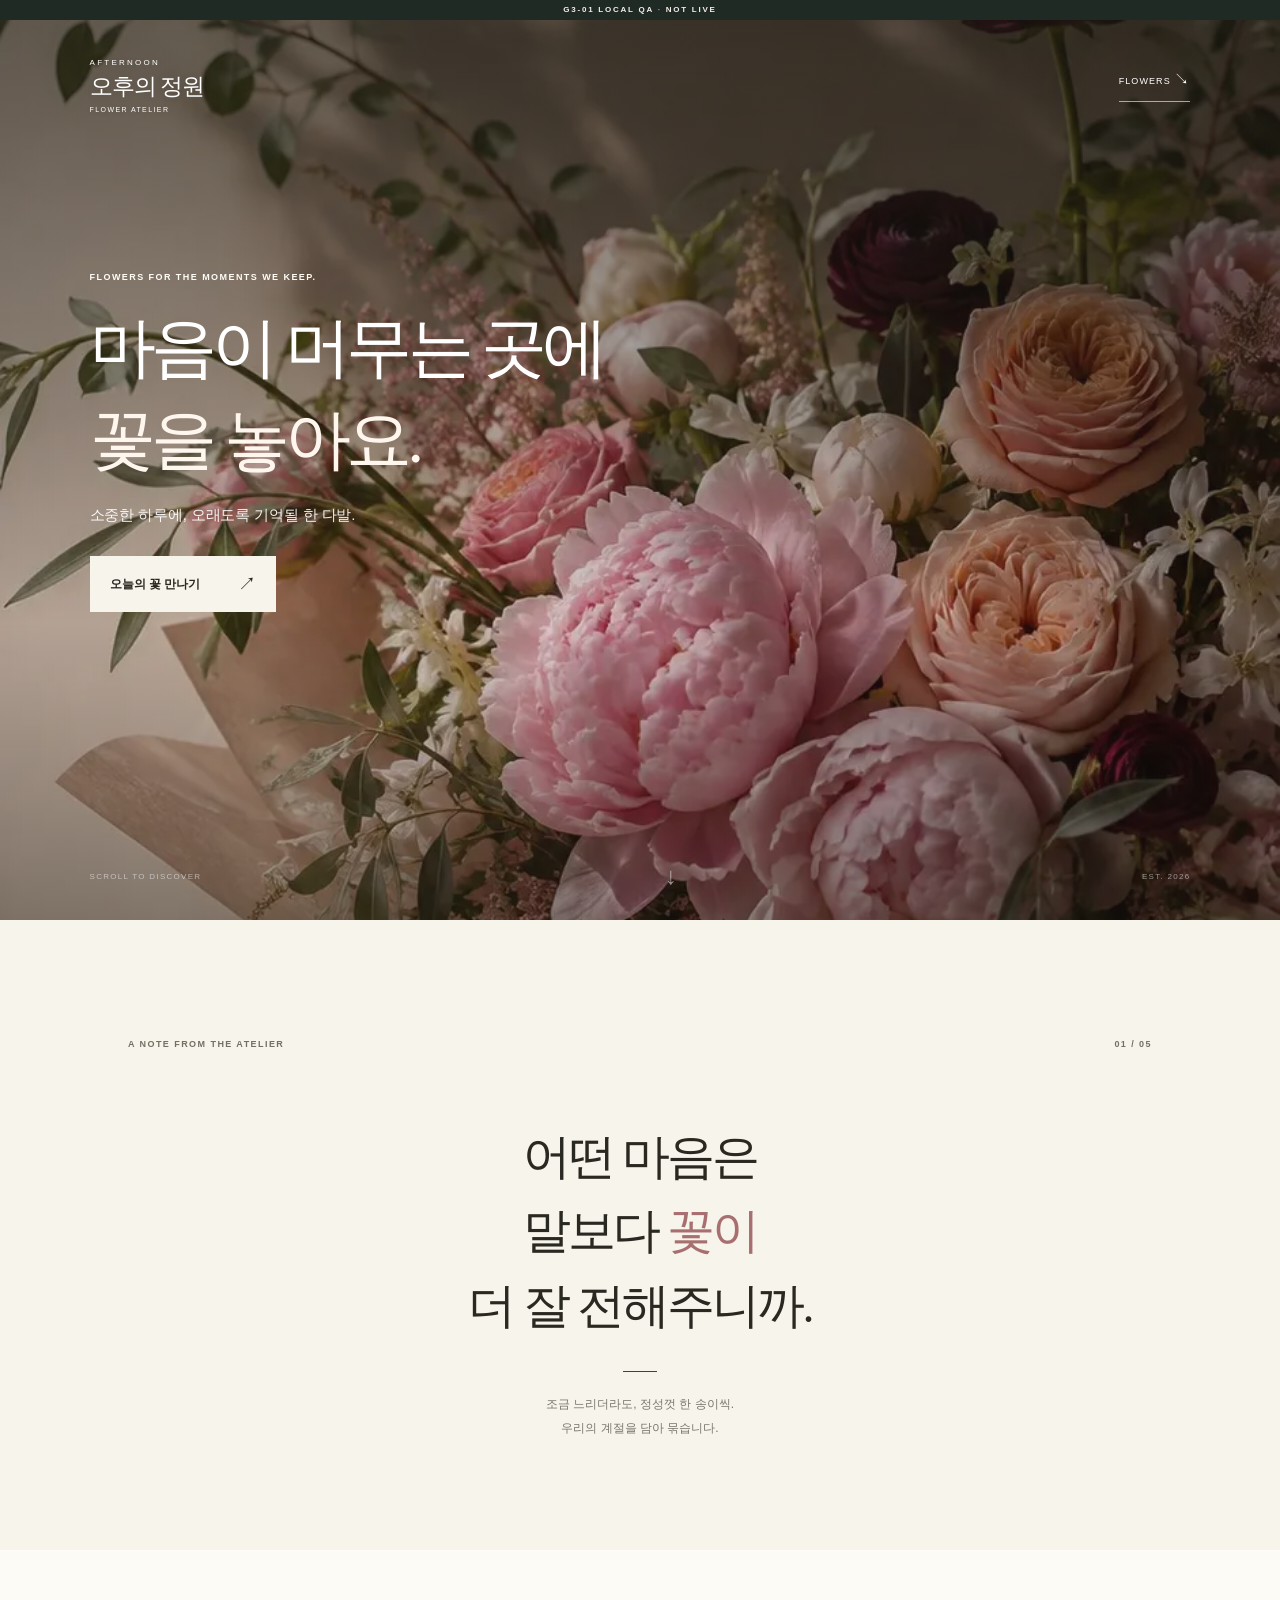
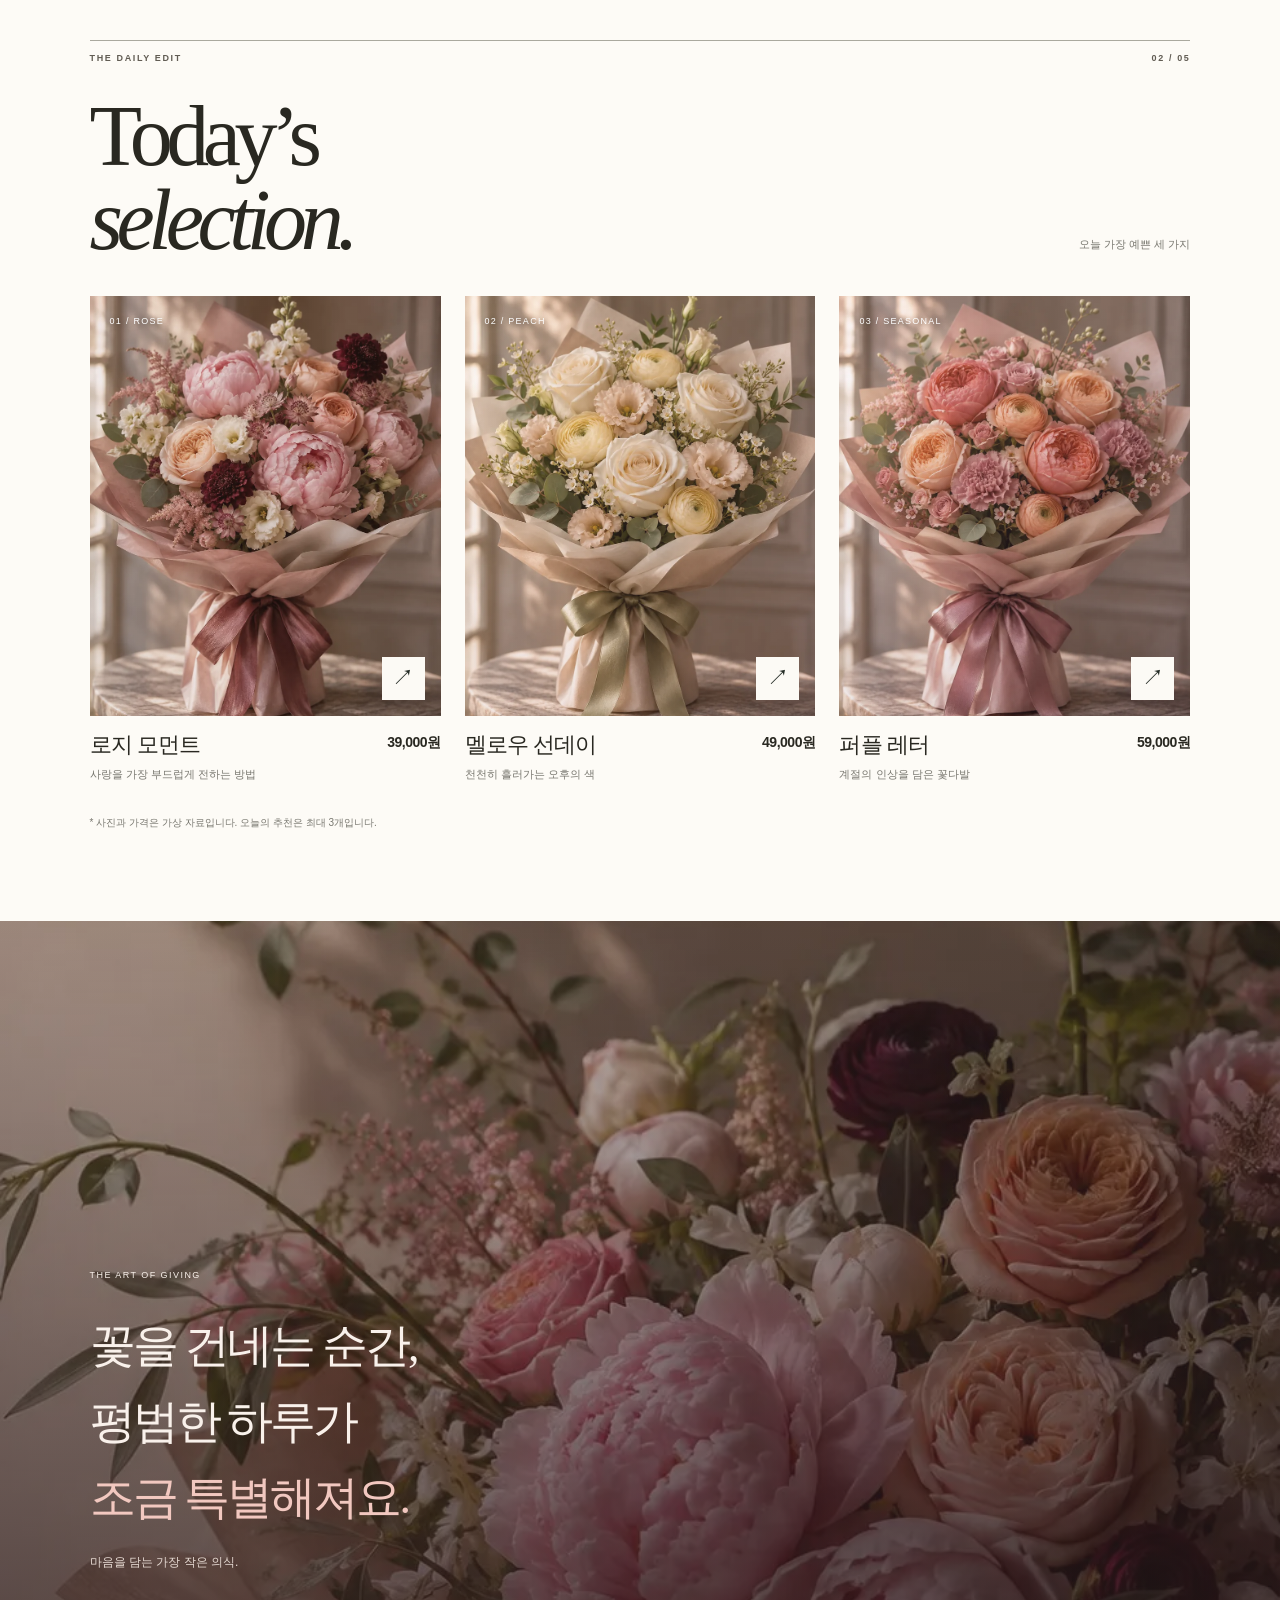
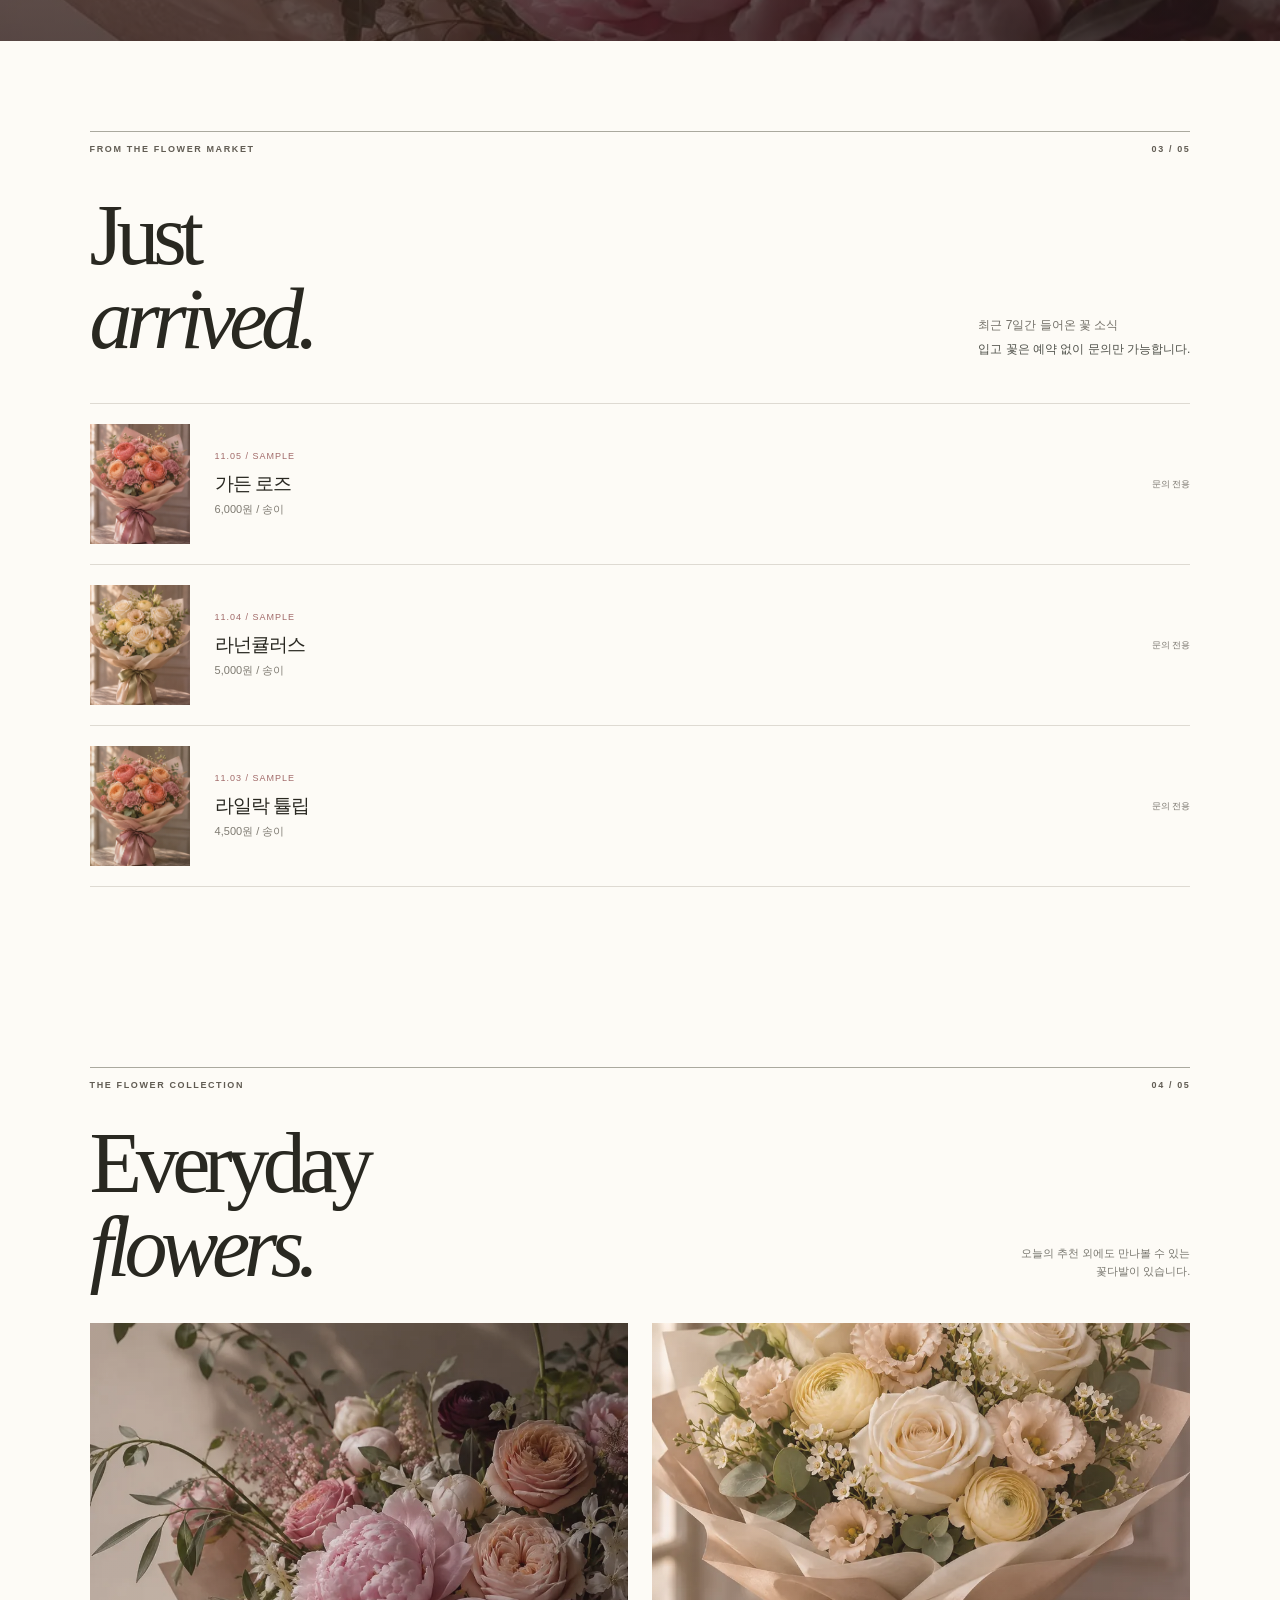
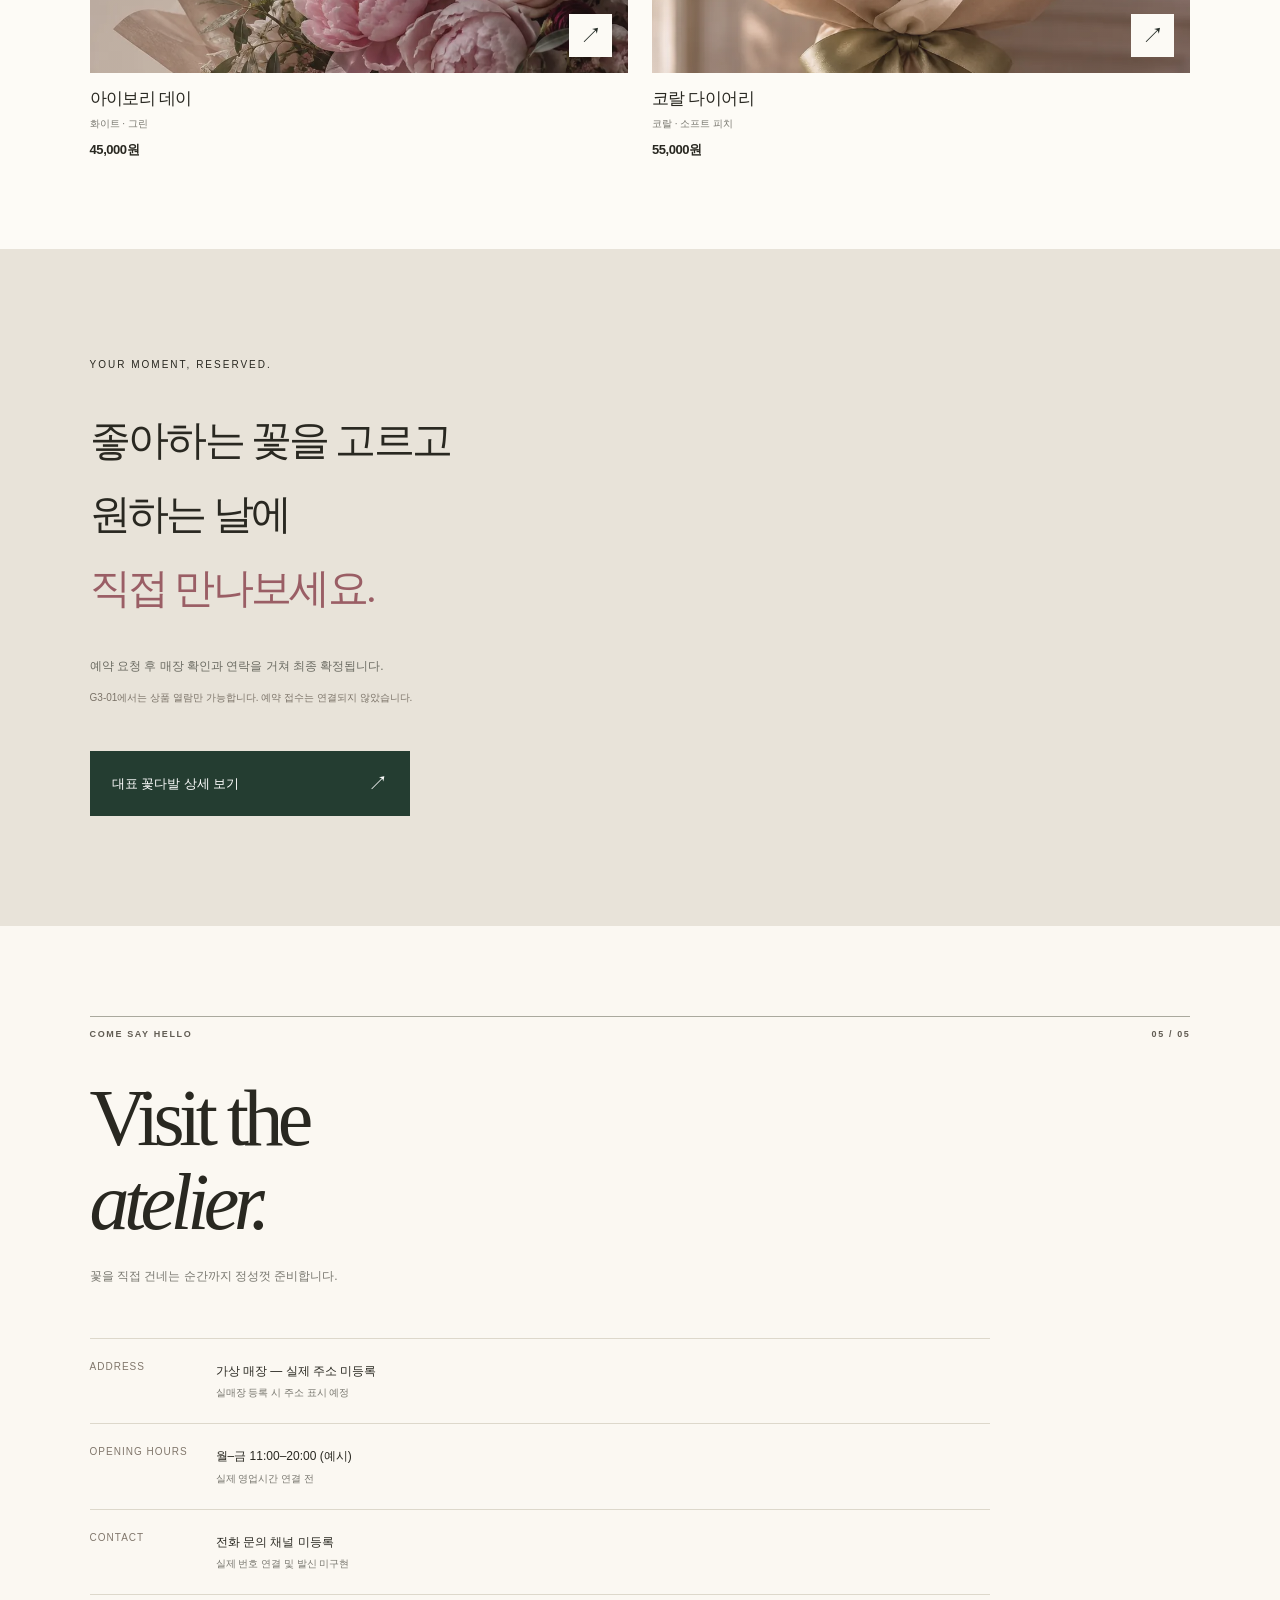
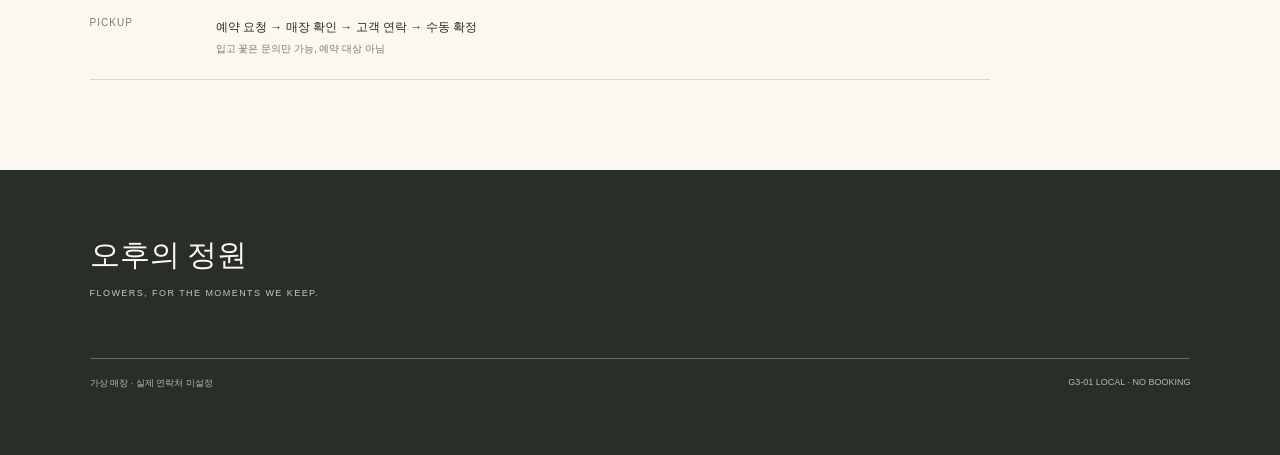
==== g3-01-preview.html @ dc39c79a "preview(flower): publish isolated G3-01 storefront mobile QA preview" ====
<!doctype html><html lang="ko"><head><meta charset="utf-8"><meta name="viewport" content="width=device-width, initial-scale=1"><title>오후의 정원 · G3-01 GitHub 미리보기</title><style>/* G3-01 local reconstruction of approved G2-01 v0.3.1 editorial design.
   No external font, image, tracker, script, database or booking calls. */
:root{--ink:#292821;--cream:#f7f4eb;--paper:#fcfaf5;--rule:#ddd8cb;--moss:#243d31;--plum:#543a40;--rose:#a86f71;--muted:#78776f;--sans:"Pretendard","Noto Sans CJK KR","Apple SD Gothic Neo",sans-serif;--serif:"Noto Serif CJK KR","NanumMyeongjo",Georgia,serif;--latin:Georgia,"Times New Roman",serif}
*{box-sizing:border-box}html{scroll-behavior:smooth}body{margin:0;background:var(--cream);color:var(--ink);font-family:var(--sans);-webkit-font-smoothing:antialiased}img{max-width:100%;display:block}a{color:inherit;text-decoration:none}button,input,textarea{font:inherit}a:focus-visible,button:focus-visible{outline:3px solid #aa6c67;outline-offset:4px}.prototype-note{position:relative;z-index:60;height:20px;padding:5px 10px;color:#f3f0e8;background:#202a24;text-align:center;letter-spacing:.22em;font-size:8px;font-weight:650}.prototype-note span{color:#ba9e94}
.photo{background-position:center;background-size:cover;background-repeat:no-repeat;background-color:#bdb0a1;min-width:0}
.photo--hero{background-image:linear-gradient(115deg,rgba(41,35,33,.16),rgba(90,55,51,.12)),url('./assets/hero-original.webp'),radial-gradient(ellipse at 65% 45%,#d6a6ad 0,#9b7473 29%,#75644d 58%,#3f4e3e 100%)}
.photo--rosy{background-image:linear-gradient(150deg,#9b666522,#7f595520),url('./assets/rosy-moment.webp'),radial-gradient(ellipse at 48% 33%,#f3cbd2,#c58d9b 42%,#786a66 85%)}
.photo--peach{background-image:linear-gradient(150deg,#f4d0ad22,#995b6a26),url('./assets/mellow-sunday.webp'),radial-gradient(ellipse at 62% 34%,#f9ddbe,#d7a397 43%,#8b8472 93%)}
.photo--petals{background-image:linear-gradient(150deg,#f4dded24,#5c3c6624),url('./assets/purple-letter.webp'),radial-gradient(ellipse at 49% 45%,#e4c8e1,#b5a4c0 49%,#65546c 92%)}
.photo--editorial{background-image:linear-gradient(150deg,#5c47472d,#5e4e5426),url('./assets/hero-original.webp'),radial-gradient(ellipse at 41% 39%,#e8e1cf,#b3a899 42%,#64695b 90%)}
.photo--foliage{background-image:linear-gradient(150deg,#c4cab826,#485a4e24),url('./assets/purple-letter.webp'),radial-gradient(ellipse at 49% 28%,#c6c8a6,#858b73 48%,#3d5347 95%)}
.overline,.section-label{font-size:10px;letter-spacing:.18em;text-transform:uppercase;font-weight:650}
.hero-photo{position:relative;height:calc(100svh - 20px);min-height:620px;max-height:1050px;background:#483b31;color:#fff;overflow:hidden}.hero-bg,.hero-shade{position:absolute;inset:0}.hero-shade{background:linear-gradient(180deg,rgba(24,25,20,.52) 0%,rgba(24,25,20,.26) 44%,rgba(24,25,20,.03) 67%,rgba(22,20,16,.38) 100%)}.hero-nav{position:absolute;z-index:2;top:0;left:0;right:0;display:flex;justify-content:space-between;align-items:flex-start;gap:16px;padding:28px 24px 0}.brand{display:flex;flex-direction:column;gap:4px;color:#fff;text-shadow:0 1px 8px #0002}.brand span{font-size:8px;letter-spacing:.28em}.brand strong{font-family:var(--serif);font-size:23px;font-weight:400;letter-spacing:-.045em}.brand small{font-size:7px;letter-spacing:.2em}.hero-menu{font-size:9px;letter-spacing:.12em;border-bottom:1px solid #ffffff96;padding:12px 0;white-space:nowrap}.hero-menu span{font-size:15px}.hero-text{position:absolute;z-index:2;left:24px;right:24px;top:25%;max-width:560px}.hero-micro{font-size:9px;letter-spacing:.16em;font-weight:600;margin:0 0 20px;color:#fffdf6}.hero-text h1{font-family:var(--serif);font-size:clamp(37px,10.8vw,74px);font-weight:400;letter-spacing:-.072em;line-height:1.39;margin:0;word-break:keep-all}.hero-text h1 i{font-style:normal;color:#fff7ee}.hero-description{font-size:12px;letter-spacing:-.01em;margin:18px 0 0;opacity:.93;line-height:1.65}.hero-cta{margin-top:28px;display:inline-flex;justify-content:space-between;align-items:center;gap:38px;padding:16px 20px;background:var(--cream);border:none;color:var(--ink);font-size:12px;font-weight:650;min-width:186px}.hero-cta span{font-size:18px;font-weight:300}.hero-bottom{position:absolute;z-index:2;left:24px;right:24px;bottom:24px;display:flex;align-items:center;justify-content:space-between;font-size:8px;letter-spacing:.16em;color:#fff8}.hero-bottom span:nth-child(2){font-size:24px;line-height:1}
.manifesto{background:var(--cream);padding:95px 27px 106px;text-align:center;min-height:460px;display:flex;flex-direction:column;align-items:center;justify-content:center}.manifesto .overline{width:100%;display:flex;justify-content:space-between;gap:14px;font-size:9px;color:#756f63;letter-spacing:.16em}.manifesto-copy{font-family:var(--serif);font-weight:400;letter-spacing:-.06em;line-height:1.55;font-size:clamp(30px,8vw,46px);margin:62px 0 28px;word-break:keep-all}.manifesto-copy em{font-style:normal;color:var(--rose)}.small-dash{height:1px;width:34px;background:var(--plum)}.manifesto-foot{font-size:12px;color:var(--muted);line-height:2;margin:20px 0 0}
.curation{background:#fdfbf6;padding:77px 22px 86px}.section-label{display:flex;justify-content:space-between;gap:12px;color:#615c53;border-top:1px solid #aaa99e;padding-top:12px;font-size:9px}.section-heading{display:flex;align-items:flex-end;justify-content:space-between;gap:12px;margin:32px 0 34px}.section-heading h2,.arrivals-title h2{font-family:var(--latin);font-size:clamp(46px,14vw,84px);line-height:.97;font-weight:400;letter-spacing:-.075em;margin:0}.section-heading h2 i,.arrivals-title h2 i{font-weight:400}.section-heading p{color:var(--muted);font-size:11px;margin:0 0 8px;text-align:right;line-height:1.7}.product-collection{display:flex;flex-direction:column;gap:48px}.product-card{margin:0}.photo-link{position:relative;width:100%;padding:0;overflow:hidden;display:block;background:#bfb7aa}.photo-link .photo{height:460px;width:100%;transition:transform .7s ease;filter:saturate(.82)}.photo-link:hover .photo{transform:scale(1.035)}.image-number{position:absolute;top:20px;left:20px;font-size:9px;letter-spacing:.14em;color:#fff;text-shadow:0 1px 6px #0007}.photo-arrow{position:absolute;bottom:16px;right:16px;background:var(--paper);width:43px;height:43px;display:grid;place-items:center;font-size:22px;color:#242c26}.product-caption{display:flex;justify-content:space-between;align-items:flex-start;gap:12px;padding-top:14px}.product-caption h3{font-family:var(--serif);font-size:22px;font-weight:500;margin:0 0 6px;letter-spacing:-.035em}.product-caption p{margin:0;color:var(--muted);font-size:11px;line-height:1.5}.product-caption strong{font-size:14px;font-weight:650;white-space:nowrap;letter-spacing:-.035em;padding-top:4px}.section-support{font-size:10px;color:var(--muted);line-height:1.7;margin:32px 0 0}
.editorial-pause{position:relative;min-height:520px;background:var(--plum);color:#f9f1eb;overflow:hidden;display:flex;align-items:flex-end}.pause-image,.pause-overlay{position:absolute;inset:0}.pause-overlay{background:linear-gradient(180deg,#3a282833,rgba(37,22,24,.68))}.pause-copy{position:relative;z-index:1;width:100%;padding:30px 24px 42px}.pause-copy span{font-size:9px;letter-spacing:.16em}.pause-copy h2{font-family:var(--serif);font-size:clamp(27px,7.8vw,46px);font-weight:400;line-height:1.65;letter-spacing:-.064em;margin:26px 0 19px}.pause-copy h2 i{font-weight:400;font-style:normal;color:#f2c8c0}.pause-copy p{font-size:12px;margin:0;color:#e8dcd5}
.arrivals,.everyday-flowers{background:#fdfbf6;padding:82px 22px 92px}.arrivals-title{padding:40px 0 42px}.arrivals-title p{font-size:12px;line-height:2;color:#737068;margin:18px 0 0}.arrivals-title p b{font-weight:500;color:#4f514a}.arrival-row{display:grid;grid-template-columns:82px minmax(0,1fr) auto;gap:14px;align-items:center;padding:20px 0;border-top:1px solid #dedad2}.arrival-row:last-child{border-bottom:1px solid #dedad2}.arrival-photo{width:82px;height:103px}.arrival-content span{display:block;font-size:9px;letter-spacing:.11em;color:#a16a69}.arrival-content h3{margin:10px 0 5px;font-family:var(--serif);font-size:19px;font-weight:500;letter-spacing:-.045em}.arrival-content p{margin:0;color:#7f7b72;font-size:11px}.arrival-row em{font-style:normal;font-size:9px;white-space:nowrap;color:#7a766e}.everyday-grid{display:grid;grid-template-columns:repeat(2,minmax(0,1fr));gap:14px}.collection-card .photo-link .photo{height:225px}.collection-card .product-caption{display:block}.collection-card .product-caption strong{display:block;margin-top:6px;font-size:13px}.collection-card .product-caption h3{font-size:17px}.collection-card .product-caption p{font-size:10px}
.pickup-story{padding:102px 26px 104px;background:#e8e3d9;min-height:530px;display:flex;flex-direction:column;align-items:flex-start;justify-content:center}.pickup-story>span{font-size:10px;letter-spacing:.2em}.pickup-story h2{font-family:var(--serif);font-weight:400;font-size:clamp(26px,7vw,41px);letter-spacing:-.063em;line-height:1.8;margin:34px 0 18px}.pickup-story h2 i{font-style:normal;color:#9a5e65}.pickup-story p{font-size:12px;color:#6b6b62;line-height:1.8}.pickup-story .no-booking{font-size:10px;margin:0 0 14px;color:#7b7368}.footer-book,.solid-action{display:flex;justify-content:space-between;align-items:center;gap:16px;background:var(--moss);color:#fff;border:none;font-size:13px;padding:19px 22px;width:100%;margin-top:30px}.footer-book span,.solid-action span{font-size:20px;font-weight:300}
.visit-us{background:#fbf8f2;padding:77px 22px 92px}.visit-us h2{font-family:var(--latin);font-size:clamp(48px,13vw,80px);font-weight:400;line-height:1.05;letter-spacing:-.07em;margin:37px 0 21px}.visit-us h2 i{font-weight:400}.visit-us>p{font-size:12px;line-height:1.9;color:var(--muted)}.visit-details{margin:50px 0 0}.visit-details>div{border-top:1px solid var(--rule);padding:22px 0;display:grid;grid-template-columns:112px minmax(0,1fr);gap:14px}.visit-details>div:last-child{border-bottom:1px solid var(--rule)}.visit-details dt{color:#81776c;font-size:10px;letter-spacing:.1em}.visit-details dd{margin:0;font-size:12px;line-height:1.7}.visit-details dd small{display:block;font-size:10px;color:var(--muted);margin-top:3px}.customer-footer{background:#292e27;color:#faf7f2;padding:55px 24px 36px;display:flex;flex-direction:column}.customer-footer b{font-family:var(--serif);font-size:30px;font-weight:400}.customer-footer small{font-size:9px;letter-spacing:.16em;margin-top:12px;color:#c7cabe}.customer-footer div{border-top:1px solid #676d61;margin-top:60px;padding-top:18px;display:flex;justify-content:space-between;gap:18px;flex-wrap:wrap;font-size:9px;color:#b5bcb1}
.simple-nav{height:67px;display:flex;align-items:center;justify-content:space-between;gap:16px;padding:0 20px;background:var(--paper);border-bottom:1px solid var(--rule)}.simple-nav .nav-back{font-size:23px;min-width:43px;line-height:43px}.simple-nav .simple-name{font-family:var(--serif);font-size:18px;letter-spacing:-.04em;font-weight:500}.simple-nav .nav-right{font-size:8px;letter-spacing:.06em;color:#7a746a}.detail-hero{position:relative;background:#c5b8a9}.detail-image{width:100%;height:min(115vw,570px)}.detail-hero>span{position:absolute;bottom:18px;left:20px;color:white;font-size:9px;letter-spacing:.17em;text-shadow:0 1px 6px #0007}.detail-body{padding:45px 24px 75px;max-width:820px;margin:auto}.overline.dark{color:#8a8173}.detail-body h1{font-family:var(--serif);font-size:40px;font-weight:400;letter-spacing:-.06em;margin:15px 0 22px}.detail-price{display:flex;align-items:center;justify-content:space-between;gap:10px}.detail-price strong{font-size:23px}.detail-price span{font-size:10px;color:var(--muted)}.detail-lead{font-size:14px;line-height:1.95;color:#6b685f;margin:28px 0}.detail-divider{border-top:1px solid var(--rule);margin:27px 0}.fact-row{display:flex;align-items:baseline;justify-content:space-between;gap:15px;padding:11px 0}.fact-row span{font-size:12px;color:#79746d;white-space:nowrap}.fact-row strong{font-weight:550;font-size:12px;text-align:right}.detail-body h2{font-family:var(--serif);font-size:26px;font-weight:400}.detail-story{font-family:var(--serif);font-size:18px;line-height:1.9;color:#665956}.detail-photo-strip{display:grid;grid-template-columns:repeat(2,minmax(0,1fr));gap:10px;margin-top:30px}.detail-photo-strip .photo{height:210px}.pending-action{background:#e9e3d9;padding:20px 19px;margin:30px 0 0}.pending-action strong,.pending-action span{display:block}.pending-action strong{font-size:13px}.pending-action span{font-size:11px;line-height:1.7;color:#6d675f;margin-top:9px}.small-disclaimer{display:block;font-size:10px;color:#888176;line-height:1.8;margin-top:15px}
@media(min-width:700px){.hero-photo{height:min(900px,100svh)}.hero-nav{padding:38px 7%}.hero-text{left:7%;top:28%;right:auto}.hero-text h1{font-size:66px}.hero-description{font-size:15px}.hero-bottom{left:7%;right:7%;bottom:32px}.manifesto{min-height:580px;padding:110px 10%}.manifesto-copy{font-size:48px}.curation,.arrivals,.everyday-flowers,.visit-us{padding:90px 7%}.product-collection{display:grid;grid-template-columns:repeat(3,minmax(0,1fr));gap:24px}.photo-link .photo{height:420px}.product-caption{flex-wrap:wrap}.section-heading h2,.arrivals-title h2{font-size:86px}.editorial-pause{min-height:720px}.pause-copy{padding:70px 7%;max-width:980px}.arrivals-title{display:flex;justify-content:space-between;align-items:flex-end}.arrival-row{grid-template-columns:100px minmax(0,1fr) auto;gap:25px}.arrival-photo{height:120px;width:100px}.everyday-grid{gap:24px}.collection-card .photo-link .photo{height:350px}.pickup-story{padding:110px 7%;min-height:600px}.pickup-story .footer-book{max-width:320px}.customer-footer{padding:65px 7%}.detail-image{height:600px}.detail-body h1{font-size:56px}.detail-body{padding-top:60px}.visit-details{max-width:900px}}
@media(max-width:360px){.hero-nav{padding:22px 17px 0}.hero-text{left:17px;right:17px}.hero-text h1{font-size:35px}.hero-bottom{left:17px;right:17px}.curation,.arrivals,.everyday-flowers,.visit-us{padding-left:17px;padding-right:17px}.section-heading h2,.arrivals-title h2{font-size:45px}.section-heading p{font-size:10px}.product-caption h3{font-size:20px}.visit-details>div{grid-template-columns:95px minmax(0,1fr)}.simple-nav .nav-right{display:none}}
@media(prefers-reduced-motion:reduce){html{scroll-behavior:auto}.photo-link .photo{transition:none}}
</style></head>
<body><div class="prototype-note">G3-01 LOCAL QA <span>·</span> NOT LIVE</div><main id="qa-root"></main>
<script>
const flowers=[{"slug": "rosy-moment", "name": "로지 모먼트", "english": "ROSE", "description": "사랑을 가장 부드럽게 전하는 방법", "price": 39000, "leadMinutes": 120, "image": "rosy", "color": "핑크 · 로즈", "number": "01", "category": "daily"}, {"slug": "mellow-sunday", "name": "멜로우 선데이", "english": "PEACH", "description": "천천히 흘러가는 오후의 색", "price": 49000, "leadMinutes": 180, "image": "peach", "color": "피치 · 가든 로즈", "number": "02", "category": "daily"}, {"slug": "purple-letter", "name": "퍼플 레터", "english": "SEASONAL", "description": "계절의 인상을 담은 꽃다발", "price": 59000, "leadMinutes": 240, "image": "petals", "color": "라일락 · 퍼플", "number": "03", "category": "daily"}, {"slug": "ivory-day", "name": "아이보리 데이", "english": "IVORY", "description": "담백한 화이트와 그린의 조화", "price": 45000, "leadMinutes": 120, "image": "editorial", "color": "화이트 · 그린", "number": "04", "category": "collection"}, {"slug": "coral-diary", "name": "코랄 다이어리", "english": "CORAL", "description": "포근한 코랄빛으로 전하는 인사", "price": 55000, "leadMinutes": 120, "image": "peach", "color": "코랄 · 소프트 피치", "number": "05", "category": "collection"}];
const number = n => n.toLocaleString('ko-KR')+'원';
const photo=(id,cl='',label='가상 화보')=>`<div class="photo photo--${id} ${cl}" role="img" aria-label="${label}"></div>`;
const card=(p,compact=false)=>`<article class="${compact?'collection-card':'product-card'}"><a class="photo-link" href="#product/${p.slug}" aria-label="${p.name} 상세 보기">${photo(p.image,'',p.name+' 화보')} ${compact?'':`<span class="image-number">${p.number} / ${p.english}</span>`}<span class="photo-arrow" aria-hidden="true">↗</span></a><div class="product-caption"><div><h3>${p.name}</h3><p>${compact?p.color:p.description}</p></div><strong>${number(p.price)}</strong></div></article>`;
const footer =()=>`<footer class="customer-footer"><b>오후의 정원</b><small>FLOWERS, FOR THE MOMENTS WE KEEP.</small><div><span>가상 매장 · 실제 연락처 미설정</span><span>G3-01 LOCAL · NO BOOKING</span></div></footer>`;
const home =()=>`<section class="hero-photo" aria-label="오후의 정원 소개">${photo('hero','hero-bg','햇살 속 꽃다발 화보')}<div class="hero-shade"></div><header class="hero-nav"><a class="brand" href="#home"><span>AFTERNOON</span><strong>오후의 정원</strong><small>FLOWER ATELIER</small></a><a class="hero-menu" href="#curation">FLOWERS <span>↘</span></a></header><div class="hero-text"><p class="hero-micro">FLOWERS FOR THE MOMENTS WE KEEP.</p><h1>마음이 머무는 곳에<br><i>꽃을 놓아요.</i></h1><p class="hero-description">소중한 하루에, 오래도록 기억될 한 다발.</p><a class="hero-cta" href="#curation">오늘의 꽃 만나기 <span>↗</span></a></div><div class="hero-bottom"><span>SCROLL TO DISCOVER</span><span>↓</span><span>EST. 2026</span></div></section>
<section class="manifesto"><p class="overline">A NOTE FROM THE ATELIER <span>01 / 05</span></p><p class="manifesto-copy">어떤 마음은<br>말보다 <em>꽃이</em><br>더 잘 전해주니까.</p><span class="small-dash"></span><p class="manifesto-foot">조금 느리더라도, 정성껏 한 송이씩.<br>우리의 계절을 담아 묶습니다.</p></section>
<section id="curation" class="curation"><div class="section-label"><span>THE DAILY EDIT</span><span>02 / 05</span></div><div class="section-heading"><h2>Today’s<br><i>selection.</i></h2><p>오늘 가장 예쁜 세 가지</p></div><div class="product-collection">${flowers.filter(p=>p.category==='daily').map(p=>card(p)).join('')}</div><p class="section-support">* 사진과 가격은 가상 자료입니다. 오늘의 추천은 최대 3개입니다.</p></section>
<section class="editorial-pause">${photo('editorial','pause-image','따스한 빛 속 꽃의 질감')}<div class="pause-overlay"></div><div class="pause-copy"><span>THE ART OF GIVING</span><h2>꽃을 건네는 순간,<br>평범한 하루가<br><i>조금 특별해져요.</i></h2><p>마음을 담는 가장 작은 의식.</p></div></section>
<section class="arrivals" id="arrivals"><div class="section-label"><span>FROM THE FLOWER MARKET</span><span>03 / 05</span></div><div class="arrivals-title"><h2>Just<br><i>arrived.</i></h2><p>최근 7일간 들어온 꽃 소식<br><b>입고 꽃은 예약 없이 문의만 가능합니다.</b></p></div>${[{date:'11.05',name:'가든 로즈',price:'6,000원 / 송이',photo:'petals'},{date:'11.04',name:'라넌큘러스',price:'5,000원 / 송이',photo:'peach'},{date:'11.03',name:'라일락 튤립',price:'4,500원 / 송이',photo:'foliage'}].map(p=>`<div class="arrival-row">${photo(p.photo,'arrival-photo',p.name+' 가상 사진')}<div class="arrival-content"><span>${p.date} / SAMPLE</span><h3>${p.name}</h3><p>${p.price}</p></div><em>문의 전용</em></div>`).join('')}</section>
<section class="everyday-flowers"><div class="section-label"><span>THE FLOWER COLLECTION</span><span>04 / 05</span></div><div class="section-heading"><h2>Everyday<br><i>flowers.</i></h2><p>오늘의 추천 외에도 만나볼 수 있는<br>꽃다발이 있습니다.</p></div><div class="everyday-grid">${flowers.filter(p=>p.category==='collection').map(p=>card(p,true)).join('')}</div></section>
<section class="pickup-story"><span>YOUR MOMENT, RESERVED.</span><h2>좋아하는 꽃을 고르고<br>원하는 날에<br><i>직접 만나보세요.</i></h2><p>예약 요청 후 매장 확인과 연락을 거쳐 최종 확정됩니다.</p><p class="no-booking">G3-01에서는 상품 열람만 가능합니다. 예약 접수는 연결되지 않았습니다.</p><a href="#product/rosy-moment" class="footer-book">대표 꽃다발 상세 보기 <span>↗</span></a></section>
<section class="visit-us" id="store-info"><div class="section-label"><span>COME SAY HELLO</span><span>05 / 05</span></div><h2>Visit the<br><i>atelier.</i></h2><p>꽃을 직접 건네는 순간까지 정성껏 준비합니다.</p><dl class="visit-details"><div><dt>ADDRESS</dt><dd>가상 매장 — 실제 주소 미등록<small>실매장 등록 시 주소 표시 예정</small></dd></div><div><dt>OPENING HOURS</dt><dd>월–금 11:00–20:00 (예시)<small>실제 영업시간 연결 전</small></dd></div><div><dt>CONTACT</dt><dd>전화 문의 채널 미등록<small>실제 번호 연결 및 발신 미구현</small></dd></div><div><dt>PICKUP</dt><dd>예약 요청 → 매장 확인 → 고객 연락 → 수동 확정<small>입고 꽃은 문의만 가능, 예약 대상 아님</small></dd></div></dl></section>${footer()}`;
const detail=p=>`<header class="simple-nav"><a href="#home" class="nav-back" aria-label="홈으로 돌아가기">←</a><a href="#home" class="simple-name">오후의 정원</a><span class="nav-right">FLOWER ATELIER</span></header><section class="detail-hero">${photo(p.image,'detail-image',p.name+' 가상 화보')}<span>NO. ${p.number} — ${p.category==='daily'?'THE DAILY EDIT':'FLOWER COLLECTION'}</span></section><article class="detail-body"><p class="overline dark">HAND-TIED BOUQUET</p><h1>${p.name}</h1><div class="detail-price"><strong>${number(p.price)}</strong><span>픽업 전용 · 1종 1개</span></div><p class="detail-lead">${p.description}.<br>마음을 담아 정성껏 묶은 한 다발입니다.</p><div class="detail-divider"></div><div class="fact-row"><span>준비시간</span><strong>최소 ${p.leadMinutes}분 (가상 설정)</strong></div><div class="fact-row"><span>예약 가능일</span><strong>오늘부터 14일 이내 (정책)</strong></div><div class="fact-row"><span>픽업 방식</span><strong>매장 직접 수령</strong></div><div class="fact-row"><span>예약 확정</span><strong>매장 연락 후 수동 확정</strong></div><div class="detail-divider"></div><h2>꽃의 이야기</h2><p class="detail-story">오늘 당신이 고른 꽃이, 누군가에게는 한동안 잊히지 않을 하루가 되기를.</p><div class="detail-photo-strip">${photo('petals','','꽃잎 디테일 가상 사진')}${photo('editorial','','꽃다발 디테일 가상 사진')}</div><div class="pending-action" role="status"><strong>예약 요청 기능은 아직 열리지 않았습니다.</strong><span>G3-02 별도 승인 후 연결 예정이며, 지금은 어떤 개인정보도 입력하거나 전송하지 않습니다.</span></div><a href="#home" class="solid-action">꽃다발 더 살펴보기 <span>↗</span></a><small class="small-disclaimer">가상 상품·가격으로 구성한 로컬 검토 화면입니다. 실제 재고·예약·결제는 제공하지 않습니다.</small></article>${footer()}`;
function render() { const hash=decodeURIComponent(location.hash.slice(1)); let contents=home(); if(hash.startsWith('product/')) {let p=flowers.find(p=>p.slug===hash.slice(8)); if(p) contents=detail(p); } document.getElementById('qa-root').innerHTML=contents; if(hash==='curation')document.getElementById('curation')?.scrollIntoView(); else if(hash==='arrivals')document.getElementById('arrivals')?.scrollIntoView(); else scrollTo(0,0); }
addEventListener('hashchange',render);render();
</script></body></html>
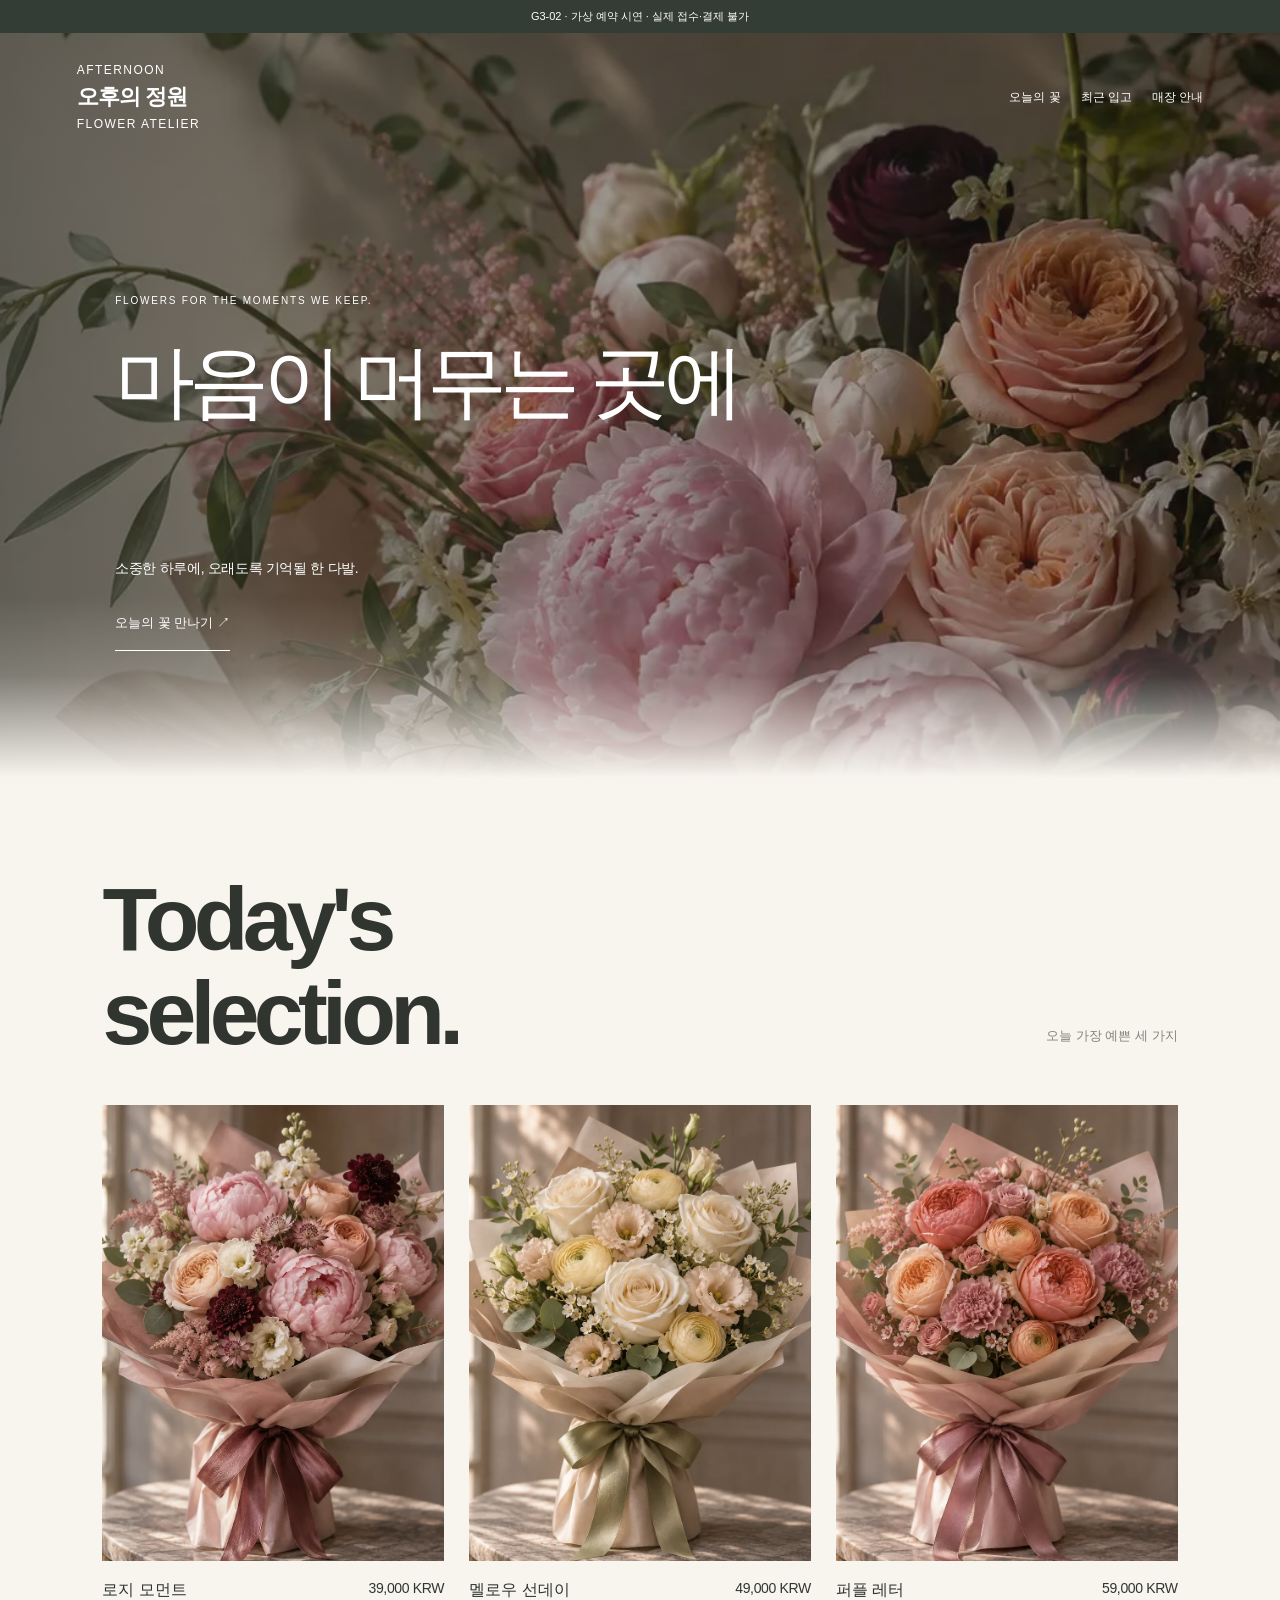
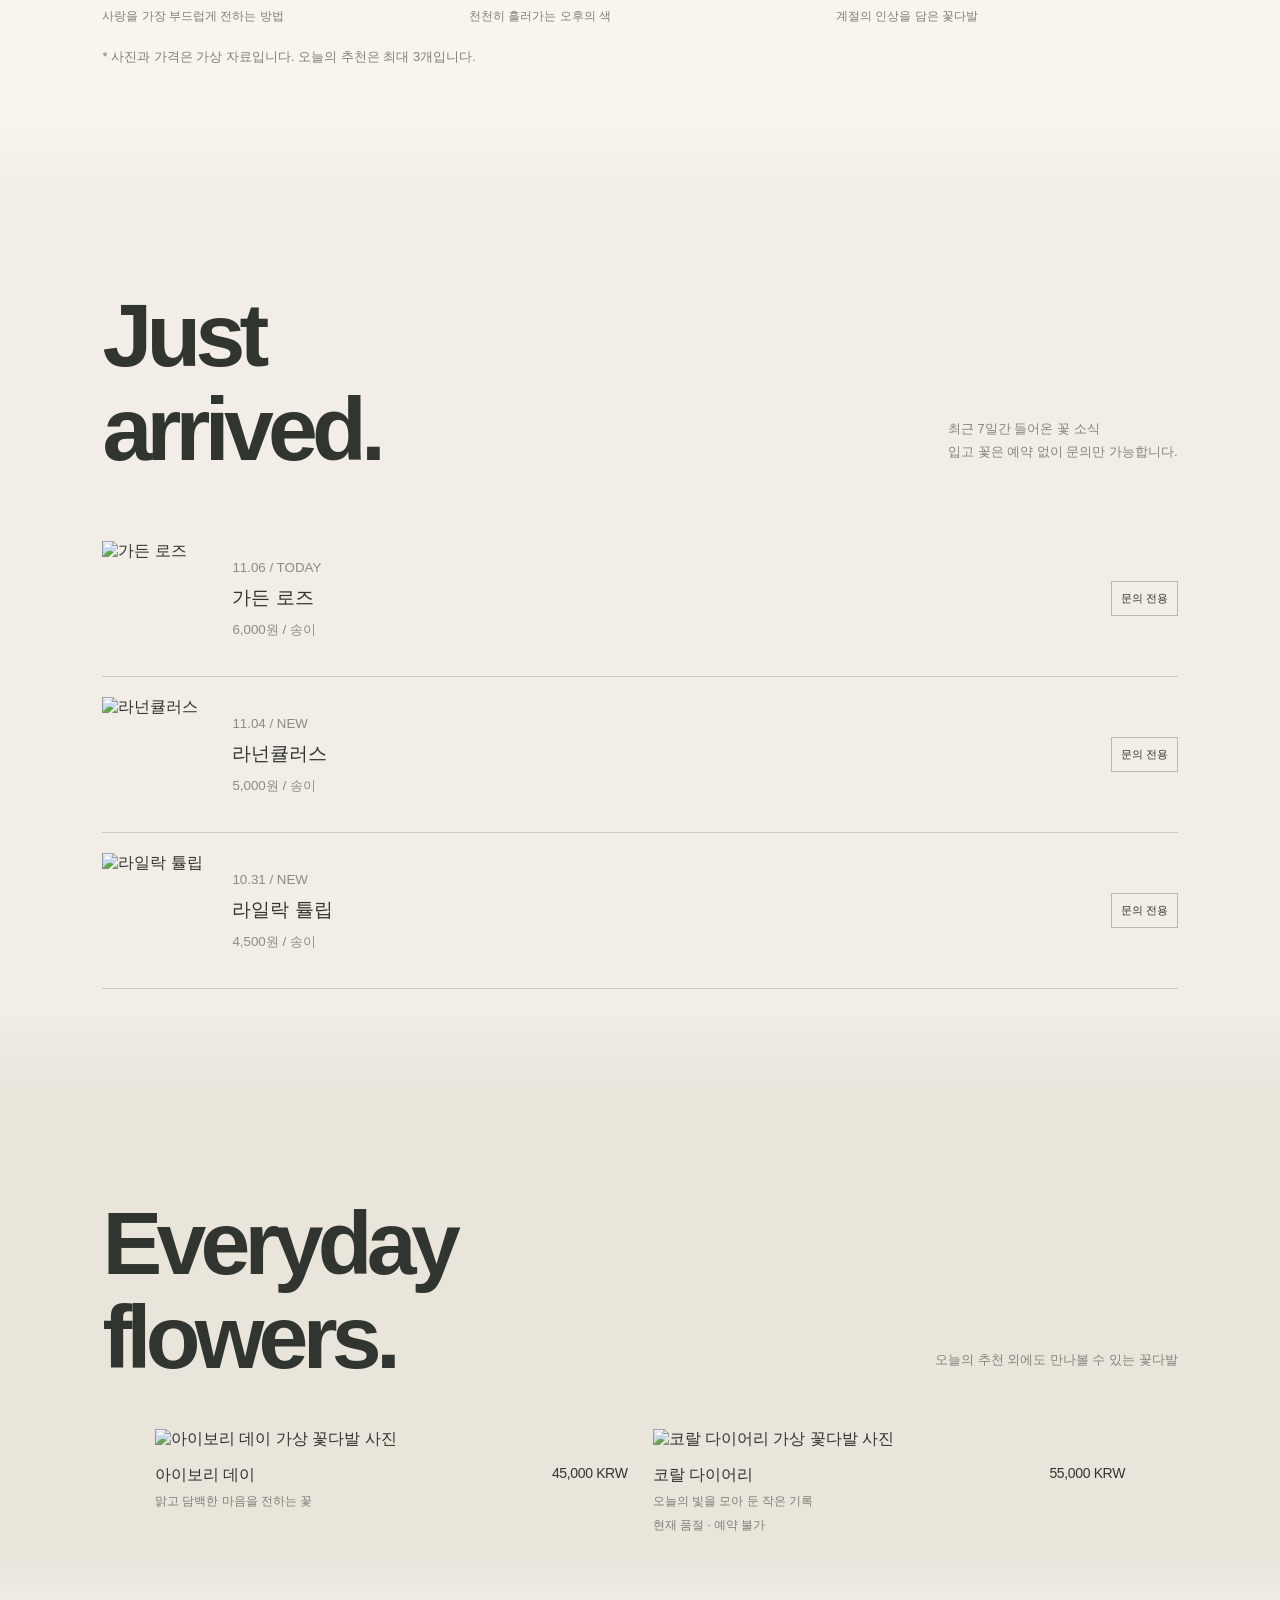
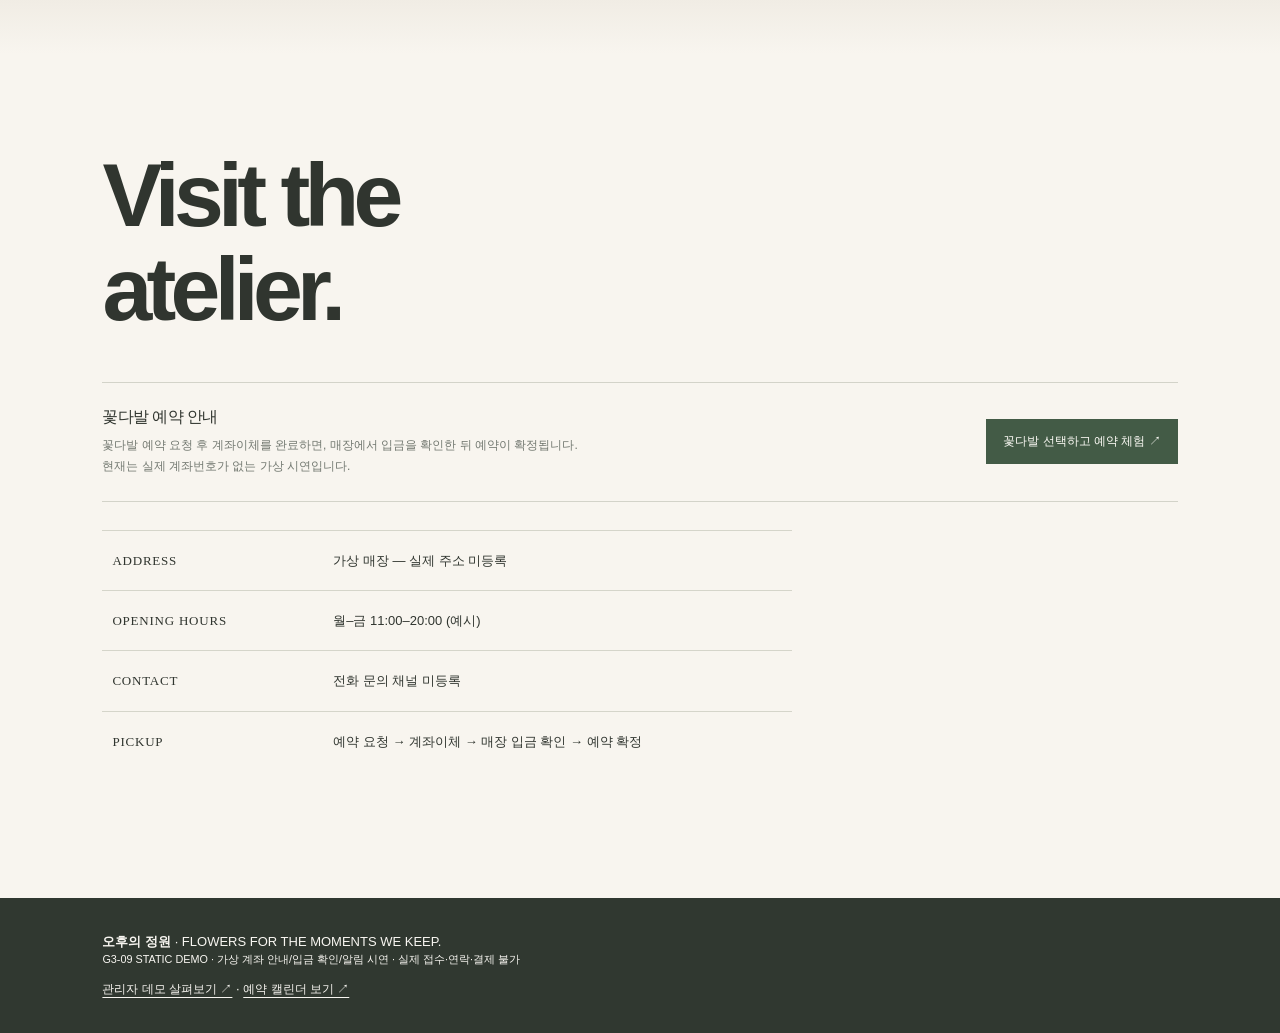
==== commit 86936768: "fix(preview): redirect outdated G3-01 link to latest G3-09 storefront" ====
--- a/g3-01-preview.html
+++ b/g3-01-preview.html
@@ -1,43 +1,15 @@
-<!doctype html><html lang="ko"><head><meta charset="utf-8"><meta name="viewport" content="width=device-width, initial-scale=1"><title>오후의 정원 · G3-01 GitHub 미리보기</title><style>/* G3-01 local reconstruction of approved G2-01 v0.3.1 editorial design.
-   No external font, image, tracker, script, database or booking calls. */
-:root{--ink:#292821;--cream:#f7f4eb;--paper:#fcfaf5;--rule:#ddd8cb;--moss:#243d31;--plum:#543a40;--rose:#a86f71;--muted:#78776f;--sans:"Pretendard","Noto Sans CJK KR","Apple SD Gothic Neo",sans-serif;--serif:"Noto Serif CJK KR","NanumMyeongjo",Georgia,serif;--latin:Georgia,"Times New Roman",serif}
-*{box-sizing:border-box}html{scroll-behavior:smooth}body{margin:0;background:var(--cream);color:var(--ink);font-family:var(--sans);-webkit-font-smoothing:antialiased}img{max-width:100%;display:block}a{color:inherit;text-decoration:none}button,input,textarea{font:inherit}a:focus-visible,button:focus-visible{outline:3px solid #aa6c67;outline-offset:4px}.prototype-note{position:relative;z-index:60;height:20px;padding:5px 10px;color:#f3f0e8;background:#202a24;text-align:center;letter-spacing:.22em;font-size:8px;font-weight:650}.prototype-note span{color:#ba9e94}
-.photo{background-position:center;background-size:cover;background-repeat:no-repeat;background-color:#bdb0a1;min-width:0}
-.photo--hero{background-image:linear-gradient(115deg,rgba(41,35,33,.16),rgba(90,55,51,.12)),url('./assets/hero-original.webp'),radial-gradient(ellipse at 65% 45%,#d6a6ad 0,#9b7473 29%,#75644d 58%,#3f4e3e 100%)}
-.photo--rosy{background-image:linear-gradient(150deg,#9b666522,#7f595520),url('./assets/rosy-moment.webp'),radial-gradient(ellipse at 48% 33%,#f3cbd2,#c58d9b 42%,#786a66 85%)}
-.photo--peach{background-image:linear-gradient(150deg,#f4d0ad22,#995b6a26),url('./assets/mellow-sunday.webp'),radial-gradient(ellipse at 62% 34%,#f9ddbe,#d7a397 43%,#8b8472 93%)}
-.photo--petals{background-image:linear-gradient(150deg,#f4dded24,#5c3c6624),url('./assets/purple-letter.webp'),radial-gradient(ellipse at 49% 45%,#e4c8e1,#b5a4c0 49%,#65546c 92%)}
-.photo--editorial{background-image:linear-gradient(150deg,#5c47472d,#5e4e5426),url('./assets/hero-original.webp'),radial-gradient(ellipse at 41% 39%,#e8e1cf,#b3a899 42%,#64695b 90%)}
-.photo--foliage{background-image:linear-gradient(150deg,#c4cab826,#485a4e24),url('./assets/purple-letter.webp'),radial-gradient(ellipse at 49% 28%,#c6c8a6,#858b73 48%,#3d5347 95%)}
-.overline,.section-label{font-size:10px;letter-spacing:.18em;text-transform:uppercase;font-weight:650}
-.hero-photo{position:relative;height:calc(100svh - 20px);min-height:620px;max-height:1050px;background:#483b31;color:#fff;overflow:hidden}.hero-bg,.hero-shade{position:absolute;inset:0}.hero-shade{background:linear-gradient(180deg,rgba(24,25,20,.52) 0%,rgba(24,25,20,.26) 44%,rgba(24,25,20,.03) 67%,rgba(22,20,16,.38) 100%)}.hero-nav{position:absolute;z-index:2;top:0;left:0;right:0;display:flex;justify-content:space-between;align-items:flex-start;gap:16px;padding:28px 24px 0}.brand{display:flex;flex-direction:column;gap:4px;color:#fff;text-shadow:0 1px 8px #0002}.brand span{font-size:8px;letter-spacing:.28em}.brand strong{font-family:var(--serif);font-size:23px;font-weight:400;letter-spacing:-.045em}.brand small{font-size:7px;letter-spacing:.2em}.hero-menu{font-size:9px;letter-spacing:.12em;border-bottom:1px solid #ffffff96;padding:12px 0;white-space:nowrap}.hero-menu span{font-size:15px}.hero-text{position:absolute;z-index:2;left:24px;right:24px;top:25%;max-width:560px}.hero-micro{font-size:9px;letter-spacing:.16em;font-weight:600;margin:0 0 20px;color:#fffdf6}.hero-text h1{font-family:var(--serif);font-size:clamp(37px,10.8vw,74px);font-weight:400;letter-spacing:-.072em;line-height:1.39;margin:0;word-break:keep-all}.hero-text h1 i{font-style:normal;color:#fff7ee}.hero-description{font-size:12px;letter-spacing:-.01em;margin:18px 0 0;opacity:.93;line-height:1.65}.hero-cta{margin-top:28px;display:inline-flex;justify-content:space-between;align-items:center;gap:38px;padding:16px 20px;background:var(--cream);border:none;color:var(--ink);font-size:12px;font-weight:650;min-width:186px}.hero-cta span{font-size:18px;font-weight:300}.hero-bottom{position:absolute;z-index:2;left:24px;right:24px;bottom:24px;display:flex;align-items:center;justify-content:space-between;font-size:8px;letter-spacing:.16em;color:#fff8}.hero-bottom span:nth-child(2){font-size:24px;line-height:1}
-.manifesto{background:var(--cream);padding:95px 27px 106px;text-align:center;min-height:460px;display:flex;flex-direction:column;align-items:center;justify-content:center}.manifesto .overline{width:100%;display:flex;justify-content:space-between;gap:14px;font-size:9px;color:#756f63;letter-spacing:.16em}.manifesto-copy{font-family:var(--serif);font-weight:400;letter-spacing:-.06em;line-height:1.55;font-size:clamp(30px,8vw,46px);margin:62px 0 28px;word-break:keep-all}.manifesto-copy em{font-style:normal;color:var(--rose)}.small-dash{height:1px;width:34px;background:var(--plum)}.manifesto-foot{font-size:12px;color:var(--muted);line-height:2;margin:20px 0 0}
-.curation{background:#fdfbf6;padding:77px 22px 86px}.section-label{display:flex;justify-content:space-between;gap:12px;color:#615c53;border-top:1px solid #aaa99e;padding-top:12px;font-size:9px}.section-heading{display:flex;align-items:flex-end;justify-content:space-between;gap:12px;margin:32px 0 34px}.section-heading h2,.arrivals-title h2{font-family:var(--latin);font-size:clamp(46px,14vw,84px);line-height:.97;font-weight:400;letter-spacing:-.075em;margin:0}.section-heading h2 i,.arrivals-title h2 i{font-weight:400}.section-heading p{color:var(--muted);font-size:11px;margin:0 0 8px;text-align:right;line-height:1.7}.product-collection{display:flex;flex-direction:column;gap:48px}.product-card{margin:0}.photo-link{position:relative;width:100%;padding:0;overflow:hidden;display:block;background:#bfb7aa}.photo-link .photo{height:460px;width:100%;transition:transform .7s ease;filter:saturate(.82)}.photo-link:hover .photo{transform:scale(1.035)}.image-number{position:absolute;top:20px;left:20px;font-size:9px;letter-spacing:.14em;color:#fff;text-shadow:0 1px 6px #0007}.photo-arrow{position:absolute;bottom:16px;right:16px;background:var(--paper);width:43px;height:43px;display:grid;place-items:center;font-size:22px;color:#242c26}.product-caption{display:flex;justify-content:space-between;align-items:flex-start;gap:12px;padding-top:14px}.product-caption h3{font-family:var(--serif);font-size:22px;font-weight:500;margin:0 0 6px;letter-spacing:-.035em}.product-caption p{margin:0;color:var(--muted);font-size:11px;line-height:1.5}.product-caption strong{font-size:14px;font-weight:650;white-space:nowrap;letter-spacing:-.035em;padding-top:4px}.section-support{font-size:10px;color:var(--muted);line-height:1.7;margin:32px 0 0}
-.editorial-pause{position:relative;min-height:520px;background:var(--plum);color:#f9f1eb;overflow:hidden;display:flex;align-items:flex-end}.pause-image,.pause-overlay{position:absolute;inset:0}.pause-overlay{background:linear-gradient(180deg,#3a282833,rgba(37,22,24,.68))}.pause-copy{position:relative;z-index:1;width:100%;padding:30px 24px 42px}.pause-copy span{font-size:9px;letter-spacing:.16em}.pause-copy h2{font-family:var(--serif);font-size:clamp(27px,7.8vw,46px);font-weight:400;line-height:1.65;letter-spacing:-.064em;margin:26px 0 19px}.pause-copy h2 i{font-weight:400;font-style:normal;color:#f2c8c0}.pause-copy p{font-size:12px;margin:0;color:#e8dcd5}
-.arrivals,.everyday-flowers{background:#fdfbf6;padding:82px 22px 92px}.arrivals-title{padding:40px 0 42px}.arrivals-title p{font-size:12px;line-height:2;color:#737068;margin:18px 0 0}.arrivals-title p b{font-weight:500;color:#4f514a}.arrival-row{display:grid;grid-template-columns:82px minmax(0,1fr) auto;gap:14px;align-items:center;padding:20px 0;border-top:1px solid #dedad2}.arrival-row:last-child{border-bottom:1px solid #dedad2}.arrival-photo{width:82px;height:103px}.arrival-content span{display:block;font-size:9px;letter-spacing:.11em;color:#a16a69}.arrival-content h3{margin:10px 0 5px;font-family:var(--serif);font-size:19px;font-weight:500;letter-spacing:-.045em}.arrival-content p{margin:0;color:#7f7b72;font-size:11px}.arrival-row em{font-style:normal;font-size:9px;white-space:nowrap;color:#7a766e}.everyday-grid{display:grid;grid-template-columns:repeat(2,minmax(0,1fr));gap:14px}.collection-card .photo-link .photo{height:225px}.collection-card .product-caption{display:block}.collection-card .product-caption strong{display:block;margin-top:6px;font-size:13px}.collection-card .product-caption h3{font-size:17px}.collection-card .product-caption p{font-size:10px}
-.pickup-story{padding:102px 26px 104px;background:#e8e3d9;min-height:530px;display:flex;flex-direction:column;align-items:flex-start;justify-content:center}.pickup-story>span{font-size:10px;letter-spacing:.2em}.pickup-story h2{font-family:var(--serif);font-weight:400;font-size:clamp(26px,7vw,41px);letter-spacing:-.063em;line-height:1.8;margin:34px 0 18px}.pickup-story h2 i{font-style:normal;color:#9a5e65}.pickup-story p{font-size:12px;color:#6b6b62;line-height:1.8}.pickup-story .no-booking{font-size:10px;margin:0 0 14px;color:#7b7368}.footer-book,.solid-action{display:flex;justify-content:space-between;align-items:center;gap:16px;background:var(--moss);color:#fff;border:none;font-size:13px;padding:19px 22px;width:100%;margin-top:30px}.footer-book span,.solid-action span{font-size:20px;font-weight:300}
-.visit-us{background:#fbf8f2;padding:77px 22px 92px}.visit-us h2{font-family:var(--latin);font-size:clamp(48px,13vw,80px);font-weight:400;line-height:1.05;letter-spacing:-.07em;margin:37px 0 21px}.visit-us h2 i{font-weight:400}.visit-us>p{font-size:12px;line-height:1.9;color:var(--muted)}.visit-details{margin:50px 0 0}.visit-details>div{border-top:1px solid var(--rule);padding:22px 0;display:grid;grid-template-columns:112px minmax(0,1fr);gap:14px}.visit-details>div:last-child{border-bottom:1px solid var(--rule)}.visit-details dt{color:#81776c;font-size:10px;letter-spacing:.1em}.visit-details dd{margin:0;font-size:12px;line-height:1.7}.visit-details dd small{display:block;font-size:10px;color:var(--muted);margin-top:3px}.customer-footer{background:#292e27;color:#faf7f2;padding:55px 24px 36px;display:flex;flex-direction:column}.customer-footer b{font-family:var(--serif);font-size:30px;font-weight:400}.customer-footer small{font-size:9px;letter-spacing:.16em;margin-top:12px;color:#c7cabe}.customer-footer div{border-top:1px solid #676d61;margin-top:60px;padding-top:18px;display:flex;justify-content:space-between;gap:18px;flex-wrap:wrap;font-size:9px;color:#b5bcb1}
-.simple-nav{height:67px;display:flex;align-items:center;justify-content:space-between;gap:16px;padding:0 20px;background:var(--paper);border-bottom:1px solid var(--rule)}.simple-nav .nav-back{font-size:23px;min-width:43px;line-height:43px}.simple-nav .simple-name{font-family:var(--serif);font-size:18px;letter-spacing:-.04em;font-weight:500}.simple-nav .nav-right{font-size:8px;letter-spacing:.06em;color:#7a746a}.detail-hero{position:relative;background:#c5b8a9}.detail-image{width:100%;height:min(115vw,570px)}.detail-hero>span{position:absolute;bottom:18px;left:20px;color:white;font-size:9px;letter-spacing:.17em;text-shadow:0 1px 6px #0007}.detail-body{padding:45px 24px 75px;max-width:820px;margin:auto}.overline.dark{color:#8a8173}.detail-body h1{font-family:var(--serif);font-size:40px;font-weight:400;letter-spacing:-.06em;margin:15px 0 22px}.detail-price{display:flex;align-items:center;justify-content:space-between;gap:10px}.detail-price strong{font-size:23px}.detail-price span{font-size:10px;color:var(--muted)}.detail-lead{font-size:14px;line-height:1.95;color:#6b685f;margin:28px 0}.detail-divider{border-top:1px solid var(--rule);margin:27px 0}.fact-row{display:flex;align-items:baseline;justify-content:space-between;gap:15px;padding:11px 0}.fact-row span{font-size:12px;color:#79746d;white-space:nowrap}.fact-row strong{font-weight:550;font-size:12px;text-align:right}.detail-body h2{font-family:var(--serif);font-size:26px;font-weight:400}.detail-story{font-family:var(--serif);font-size:18px;line-height:1.9;color:#665956}.detail-photo-strip{display:grid;grid-template-columns:repeat(2,minmax(0,1fr));gap:10px;margin-top:30px}.detail-photo-strip .photo{height:210px}.pending-action{background:#e9e3d9;padding:20px 19px;margin:30px 0 0}.pending-action strong,.pending-action span{display:block}.pending-action strong{font-size:13px}.pending-action span{font-size:11px;line-height:1.7;color:#6d675f;margin-top:9px}.small-disclaimer{display:block;font-size:10px;color:#888176;line-height:1.8;margin-top:15px}
-@media(min-width:700px){.hero-photo{height:min(900px,100svh)}.hero-nav{padding:38px 7%}.hero-text{left:7%;top:28%;right:auto}.hero-text h1{font-size:66px}.hero-description{font-size:15px}.hero-bottom{left:7%;right:7%;bottom:32px}.manifesto{min-height:580px;padding:110px 10%}.manifesto-copy{font-size:48px}.curation,.arrivals,.everyday-flowers,.visit-us{padding:90px 7%}.product-collection{display:grid;grid-template-columns:repeat(3,minmax(0,1fr));gap:24px}.photo-link .photo{height:420px}.product-caption{flex-wrap:wrap}.section-heading h2,.arrivals-title h2{font-size:86px}.editorial-pause{min-height:720px}.pause-copy{padding:70px 7%;max-width:980px}.arrivals-title{display:flex;justify-content:space-between;align-items:flex-end}.arrival-row{grid-template-columns:100px minmax(0,1fr) auto;gap:25px}.arrival-photo{height:120px;width:100px}.everyday-grid{gap:24px}.collection-card .photo-link .photo{height:350px}.pickup-story{padding:110px 7%;min-height:600px}.pickup-story .footer-book{max-width:320px}.customer-footer{padding:65px 7%}.detail-image{height:600px}.detail-body h1{font-size:56px}.detail-body{padding-top:60px}.visit-details{max-width:900px}}
-@media(max-width:360px){.hero-nav{padding:22px 17px 0}.hero-text{left:17px;right:17px}.hero-text h1{font-size:35px}.hero-bottom{left:17px;right:17px}.curation,.arrivals,.everyday-flowers,.visit-us{padding-left:17px;padding-right:17px}.section-heading h2,.arrivals-title h2{font-size:45px}.section-heading p{font-size:10px}.product-caption h3{font-size:20px}.visit-details>div{grid-template-columns:95px minmax(0,1fr)}.simple-nav .nav-right{display:none}}
-@media(prefers-reduced-motion:reduce){html{scroll-behavior:auto}.photo-link .photo{transition:none}}
-</style></head>
-<body><div class="prototype-note">G3-01 LOCAL QA <span>·</span> NOT LIVE</div><main id="qa-root"></main>
-<script>
-const flowers=[{"slug": "rosy-moment", "name": "로지 모먼트", "english": "ROSE", "description": "사랑을 가장 부드럽게 전하는 방법", "price": 39000, "leadMinutes": 120, "image": "rosy", "color": "핑크 · 로즈", "number": "01", "category": "daily"}, {"slug": "mellow-sunday", "name": "멜로우 선데이", "english": "PEACH", "description": "천천히 흘러가는 오후의 색", "price": 49000, "leadMinutes": 180, "image": "peach", "color": "피치 · 가든 로즈", "number": "02", "category": "daily"}, {"slug": "purple-letter", "name": "퍼플 레터", "english": "SEASONAL", "description": "계절의 인상을 담은 꽃다발", "price": 59000, "leadMinutes": 240, "image": "petals", "color": "라일락 · 퍼플", "number": "03", "category": "daily"}, {"slug": "ivory-day", "name": "아이보리 데이", "english": "IVORY", "description": "담백한 화이트와 그린의 조화", "price": 45000, "leadMinutes": 120, "image": "editorial", "color": "화이트 · 그린", "number": "04", "category": "collection"}, {"slug": "coral-diary", "name": "코랄 다이어리", "english": "CORAL", "description": "포근한 코랄빛으로 전하는 인사", "price": 55000, "leadMinutes": 120, "image": "peach", "color": "코랄 · 소프트 피치", "number": "05", "category": "collection"}];
-const number = n => n.toLocaleString('ko-KR')+'원';
-const photo=(id,cl='',label='가상 화보')=>`<div class="photo photo--${id} ${cl}" role="img" aria-label="${label}"></div>`;
-const card=(p,compact=false)=>`<article class="${compact?'collection-card':'product-card'}"><a class="photo-link" href="#product/${p.slug}" aria-label="${p.name} 상세 보기">${photo(p.image,'',p.name+' 화보')} ${compact?'':`<span class="image-number">${p.number} / ${p.english}</span>`}<span class="photo-arrow" aria-hidden="true">↗</span></a><div class="product-caption"><div><h3>${p.name}</h3><p>${compact?p.color:p.description}</p></div><strong>${number(p.price)}</strong></div></article>`;
-const footer =()=>`<footer class="customer-footer"><b>오후의 정원</b><small>FLOWERS, FOR THE MOMENTS WE KEEP.</small><div><span>가상 매장 · 실제 연락처 미설정</span><span>G3-01 LOCAL · NO BOOKING</span></div></footer>`;
-const home =()=>`<section class="hero-photo" aria-label="오후의 정원 소개">${photo('hero','hero-bg','햇살 속 꽃다발 화보')}<div class="hero-shade"></div><header class="hero-nav"><a class="brand" href="#home"><span>AFTERNOON</span><strong>오후의 정원</strong><small>FLOWER ATELIER</small></a><a class="hero-menu" href="#curation">FLOWERS <span>↘</span></a></header><div class="hero-text"><p class="hero-micro">FLOWERS FOR THE MOMENTS WE KEEP.</p><h1>마음이 머무는 곳에<br><i>꽃을 놓아요.</i></h1><p class="hero-description">소중한 하루에, 오래도록 기억될 한 다발.</p><a class="hero-cta" href="#curation">오늘의 꽃 만나기 <span>↗</span></a></div><div class="hero-bottom"><span>SCROLL TO DISCOVER</span><span>↓</span><span>EST. 2026</span></div></section>
-<section class="manifesto"><p class="overline">A NOTE FROM THE ATELIER <span>01 / 05</span></p><p class="manifesto-copy">어떤 마음은<br>말보다 <em>꽃이</em><br>더 잘 전해주니까.</p><span class="small-dash"></span><p class="manifesto-foot">조금 느리더라도, 정성껏 한 송이씩.<br>우리의 계절을 담아 묶습니다.</p></section>
-<section id="curation" class="curation"><div class="section-label"><span>THE DAILY EDIT</span><span>02 / 05</span></div><div class="section-heading"><h2>Today’s<br><i>selection.</i></h2><p>오늘 가장 예쁜 세 가지</p></div><div class="product-collection">${flowers.filter(p=>p.category==='daily').map(p=>card(p)).join('')}</div><p class="section-support">* 사진과 가격은 가상 자료입니다. 오늘의 추천은 최대 3개입니다.</p></section>
-<section class="editorial-pause">${photo('editorial','pause-image','따스한 빛 속 꽃의 질감')}<div class="pause-overlay"></div><div class="pause-copy"><span>THE ART OF GIVING</span><h2>꽃을 건네는 순간,<br>평범한 하루가<br><i>조금 특별해져요.</i></h2><p>마음을 담는 가장 작은 의식.</p></div></section>
-<section class="arrivals" id="arrivals"><div class="section-label"><span>FROM THE FLOWER MARKET</span><span>03 / 05</span></div><div class="arrivals-title"><h2>Just<br><i>arrived.</i></h2><p>최근 7일간 들어온 꽃 소식<br><b>입고 꽃은 예약 없이 문의만 가능합니다.</b></p></div>${[{date:'11.05',name:'가든 로즈',price:'6,000원 / 송이',photo:'petals'},{date:'11.04',name:'라넌큘러스',price:'5,000원 / 송이',photo:'peach'},{date:'11.03',name:'라일락 튤립',price:'4,500원 / 송이',photo:'foliage'}].map(p=>`<div class="arrival-row">${photo(p.photo,'arrival-photo',p.name+' 가상 사진')}<div class="arrival-content"><span>${p.date} / SAMPLE</span><h3>${p.name}</h3><p>${p.price}</p></div><em>문의 전용</em></div>`).join('')}</section>
-<section class="everyday-flowers"><div class="section-label"><span>THE FLOWER COLLECTION</span><span>04 / 05</span></div><div class="section-heading"><h2>Everyday<br><i>flowers.</i></h2><p>오늘의 추천 외에도 만나볼 수 있는<br>꽃다발이 있습니다.</p></div><div class="everyday-grid">${flowers.filter(p=>p.category==='collection').map(p=>card(p,true)).join('')}</div></section>
-<section class="pickup-story"><span>YOUR MOMENT, RESERVED.</span><h2>좋아하는 꽃을 고르고<br>원하는 날에<br><i>직접 만나보세요.</i></h2><p>예약 요청 후 매장 확인과 연락을 거쳐 최종 확정됩니다.</p><p class="no-booking">G3-01에서는 상품 열람만 가능합니다. 예약 접수는 연결되지 않았습니다.</p><a href="#product/rosy-moment" class="footer-book">대표 꽃다발 상세 보기 <span>↗</span></a></section>
-<section class="visit-us" id="store-info"><div class="section-label"><span>COME SAY HELLO</span><span>05 / 05</span></div><h2>Visit the<br><i>atelier.</i></h2><p>꽃을 직접 건네는 순간까지 정성껏 준비합니다.</p><dl class="visit-details"><div><dt>ADDRESS</dt><dd>가상 매장 — 실제 주소 미등록<small>실매장 등록 시 주소 표시 예정</small></dd></div><div><dt>OPENING HOURS</dt><dd>월–금 11:00–20:00 (예시)<small>실제 영업시간 연결 전</small></dd></div><div><dt>CONTACT</dt><dd>전화 문의 채널 미등록<small>실제 번호 연결 및 발신 미구현</small></dd></div><div><dt>PICKUP</dt><dd>예약 요청 → 매장 확인 → 고객 연락 → 수동 확정<small>입고 꽃은 문의만 가능, 예약 대상 아님</small></dd></div></dl></section>${footer()}`;
-const detail=p=>`<header class="simple-nav"><a href="#home" class="nav-back" aria-label="홈으로 돌아가기">←</a><a href="#home" class="simple-name">오후의 정원</a><span class="nav-right">FLOWER ATELIER</span></header><section class="detail-hero">${photo(p.image,'detail-image',p.name+' 가상 화보')}<span>NO. ${p.number} — ${p.category==='daily'?'THE DAILY EDIT':'FLOWER COLLECTION'}</span></section><article class="detail-body"><p class="overline dark">HAND-TIED BOUQUET</p><h1>${p.name}</h1><div class="detail-price"><strong>${number(p.price)}</strong><span>픽업 전용 · 1종 1개</span></div><p class="detail-lead">${p.description}.<br>마음을 담아 정성껏 묶은 한 다발입니다.</p><div class="detail-divider"></div><div class="fact-row"><span>준비시간</span><strong>최소 ${p.leadMinutes}분 (가상 설정)</strong></div><div class="fact-row"><span>예약 가능일</span><strong>오늘부터 14일 이내 (정책)</strong></div><div class="fact-row"><span>픽업 방식</span><strong>매장 직접 수령</strong></div><div class="fact-row"><span>예약 확정</span><strong>매장 연락 후 수동 확정</strong></div><div class="detail-divider"></div><h2>꽃의 이야기</h2><p class="detail-story">오늘 당신이 고른 꽃이, 누군가에게는 한동안 잊히지 않을 하루가 되기를.</p><div class="detail-photo-strip">${photo('petals','','꽃잎 디테일 가상 사진')}${photo('editorial','','꽃다발 디테일 가상 사진')}</div><div class="pending-action" role="status"><strong>예약 요청 기능은 아직 열리지 않았습니다.</strong><span>G3-02 별도 승인 후 연결 예정이며, 지금은 어떤 개인정보도 입력하거나 전송하지 않습니다.</span></div><a href="#home" class="solid-action">꽃다발 더 살펴보기 <span>↗</span></a><small class="small-disclaimer">가상 상품·가격으로 구성한 로컬 검토 화면입니다. 실제 재고·예약·결제는 제공하지 않습니다.</small></article>${footer()}`;
-function render() { const hash=decodeURIComponent(location.hash.slice(1)); let contents=home(); if(hash.startsWith('product/')) {let p=flowers.find(p=>p.slug===hash.slice(8)); if(p) contents=detail(p); } document.getElementById('qa-root').innerHTML=contents; if(hash==='curation')document.getElementById('curation')?.scrollIntoView(); else if(hash==='arrivals')document.getElementById('arrivals')?.scrollIntoView(); else scrollTo(0,0); }
-addEventListener('hashchange',render);render();
-</script></body></html>+<!doctype html>
+<html lang="ko">
+<head>
+  <meta charset="utf-8">
+  <meta name="viewport" content="width=device-width,initial-scale=1">
+  <meta name="robots" content="noindex,nofollow">
+  <meta http-equiv="refresh" content="0;url=./?version=G3-09">
+  <link rel="canonical" href="https://jkd04255.github.io/flower-shop-preview/">
+  <title>오후의 정원 · 최신 시안으로 이동</title>
+  <script>location.replace("./?version=G3-09");</script>
+</head>
+<body>
+  <p>G3-01 구버전 미리보기는 종료되었습니다. <a href="./?version=G3-09">최신 꽃집 예약 시안(G3-09) 열기</a></p>
+</body>
+</html>
